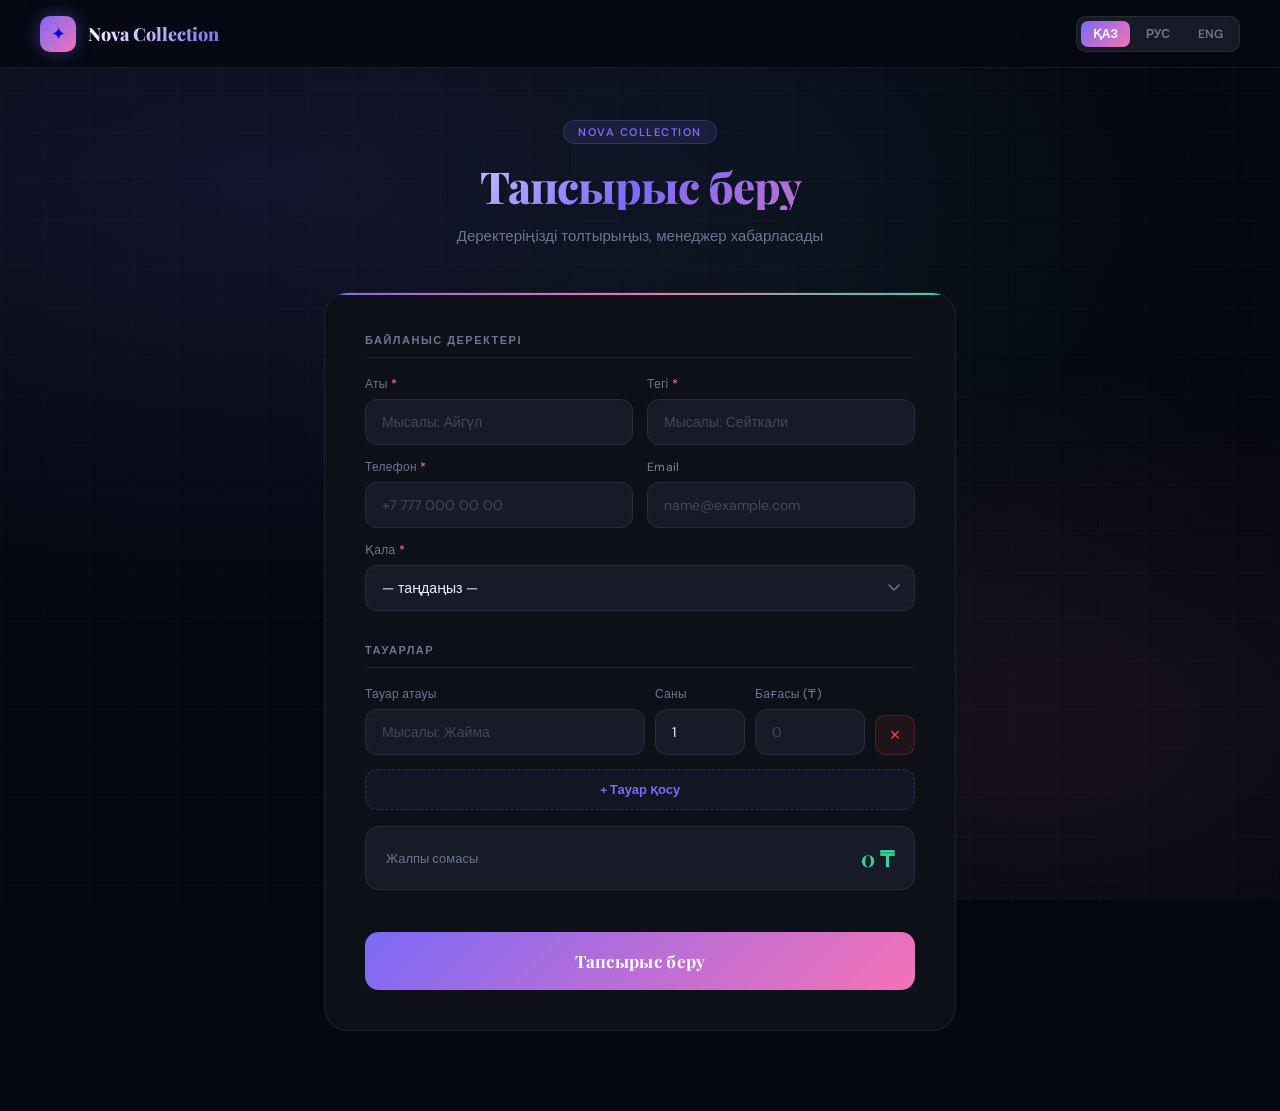
==== order.html @ 410ca551 "Add files via upload" ====
<!DOCTYPE html>
<html lang="kk">
<head>
  <meta charset="UTF-8" />
  <meta name="viewport" content="width=device-width, initial-scale=1.0" />
  <title>Nova Collection — Тапсырыс беру</title>
  <link href="https://fonts.googleapis.com/css2?family=Playfair+Display:ital,wght@0,700;0,800;1,700&family=DM+Sans:wght@300;400;500;600&display=swap" rel="stylesheet"/>
  <style>
    :root {
      --bg: #050810;
      --surface: #0d1117;
      --surface2: #161b27;
      --border: rgba(255,255,255,0.07);
      --accent1: #7c6af7;
      --accent2: #f472b6;
      --accent3: #34d399;
      --text: #f0f4ff;
      --muted: #6b7594;
      --error: #ef4444;
      --success: #34d399;
    }

    * { margin: 0; padding: 0; box-sizing: border-box; }

    body {
      font-family: 'DM Sans', sans-serif;
      background: var(--bg);
      color: var(--text);
      min-height: 100vh;
      overflow-x: hidden;
    }

    body::before {
      content: '';
      position: fixed;
      inset: 0;
      background:
        radial-gradient(ellipse 70% 50% at 20% 20%, rgba(124,106,247,0.12), transparent),
        radial-gradient(ellipse 50% 40% at 80% 80%, rgba(244,114,182,0.08), transparent),
        radial-gradient(ellipse 40% 60% at 60% 30%, rgba(52,211,153,0.04), transparent);
      pointer-events: none;
      z-index: 0;
    }

    body::after {
      content: '';
      position: fixed;
      inset: 0;
      background-image:
        linear-gradient(rgba(255,255,255,0.015) 1px, transparent 1px),
        linear-gradient(90deg, rgba(255,255,255,0.015) 1px, transparent 1px);
      background-size: 44px 44px;
      pointer-events: none;
      z-index: 0;
    }

    header {
      position: sticky;
      top: 0;
      z-index: 20;
      padding: 0 40px;
      height: 68px;
      display: flex;
      align-items: center;
      justify-content: space-between;
      border-bottom: 1px solid var(--border);
      backdrop-filter: blur(24px);
      background: rgba(5,8,16,0.82);
    }

    .logo {
      display: flex;
      align-items: center;
      gap: 12px;
      text-decoration: none;
    }
    .logo-mark {
      width: 36px; height: 36px;
      border-radius: 10px;
      background: linear-gradient(135deg, var(--accent1), var(--accent2));
      display: flex; align-items: center; justify-content: center;
      box-shadow: 0 0 18px rgba(124,106,247,0.4);
      font-size: 18px;
    }
    .logo-name {
      font-family: 'Playfair Display', serif;
      font-size: 18px;
      font-weight: 800;
      background: linear-gradient(135deg, #fff, var(--accent1));
      -webkit-background-clip: text;
      -webkit-text-fill-color: transparent;
    }

    .lang-switcher {
      display: flex;
      gap: 4px;
      background: var(--surface2);
      border: 1px solid var(--border);
      border-radius: 10px;
      padding: 4px;
    }
    .lang-btn {
      padding: 5px 12px;
      border: none;
      background: transparent;
      color: var(--muted);
      font-size: 12px;
      font-weight: 600;
      border-radius: 7px;
      cursor: pointer;
      font-family: 'DM Sans', sans-serif;
      transition: all 0.2s;
    }
    .lang-btn.active {
      background: linear-gradient(135deg, var(--accent1), var(--accent2));
      color: #fff;
    }

    main {
      position: relative;
      z-index: 1;
      max-width: 680px;
      margin: 0 auto;
      padding: 52px 24px 80px;
    }

    .page-intro {
      text-align: center;
      margin-bottom: 44px;
    }
    .page-intro .label {
      display: inline-block;
      padding: 4px 14px;
      border-radius: 20px;
      background: rgba(124,106,247,0.12);
      border: 1px solid rgba(124,106,247,0.25);
      font-size: 11px;
      color: var(--accent1);
      letter-spacing: 1.5px;
      text-transform: uppercase;
      font-weight: 600;
      margin-bottom: 18px;
    }
    .page-intro h1 {
      font-family: 'Playfair Display', serif;
      font-size: clamp(30px, 5vw, 44px);
      font-weight: 800;
      line-height: 1.1;
      letter-spacing: -1px;
      margin-bottom: 14px;
      background: linear-gradient(135deg, #fff 0%, var(--accent1) 50%, var(--accent2) 100%);
      -webkit-background-clip: text;
      -webkit-text-fill-color: transparent;
    }
    .page-intro p {
      color: var(--muted);
      font-size: 15px;
      line-height: 1.6;
    }

    .form-card {
      background: var(--surface);
      border: 1px solid var(--border);
      border-radius: 24px;
      padding: 40px;
      position: relative;
      overflow: hidden;
    }
    .form-card::before {
      content: '';
      position: absolute;
      top: 0; left: 0; right: 0;
      height: 2px;
      background: linear-gradient(90deg, var(--accent1), var(--accent2), var(--accent3));
    }

    .form-section {
      margin-bottom: 32px;
    }
    .section-title {
      font-size: 11px;
      text-transform: uppercase;
      letter-spacing: 1.5px;
      color: var(--muted);
      font-weight: 600;
      margin-bottom: 18px;
      padding-bottom: 10px;
      border-bottom: 1px solid var(--border);
    }

    .field-row {
      display: grid;
      grid-template-columns: 1fr 1fr;
      gap: 14px;
    }
    .field-row.single { grid-template-columns: 1fr; }

    .field {
      display: flex;
      flex-direction: column;
      gap: 7px;
    }
    .field label {
      font-size: 12px;
      font-weight: 500;
      color: var(--muted);
      letter-spacing: 0.3px;
    }
    .field label .req {
      color: var(--accent2);
      margin-left: 3px;
    }
    .field input,
    .field select {
      background: var(--surface2);
      border: 1px solid var(--border);
      border-radius: 12px;
      padding: 13px 16px;
      color: var(--text);
      font-family: 'DM Sans', sans-serif;
      font-size: 14px;
      outline: none;
      transition: border-color 0.2s, box-shadow 0.2s;
      width: 100%;
      -webkit-appearance: none;
    }
    .field select {
      cursor: pointer;
      background-image: url("data:image/svg+xml,%3Csvg xmlns='http://www.w3.org/2000/svg' width='12' height='8' viewBox='0 0 12 8'%3E%3Cpath d='M1 1l5 5 5-5' stroke='%236b7594' stroke-width='1.5' fill='none' stroke-linecap='round'/%3E%3C/svg%3E");
      background-repeat: no-repeat;
      background-position: right 14px center;
      padding-right: 36px;
    }
    .field input::placeholder { color: rgba(107,117,148,0.5); }
    .field input:focus,
    .field select:focus {
      border-color: var(--accent1);
      box-shadow: 0 0 0 3px rgba(124,106,247,0.12);
    }
    .field input.error,
    .field select.error {
      border-color: var(--error);
      box-shadow: 0 0 0 3px rgba(239,68,68,0.1);
    }
    .field .err-msg {
      font-size: 11px;
      color: var(--error);
      display: none;
    }
    .field.has-error .err-msg { display: block; }

    .item-row {
      display: grid;
      grid-template-columns: 1fr 90px 110px auto;
      gap: 10px;
      align-items: end;
      margin-bottom: 10px;
    }
    .remove-btn {
      width: 40px; height: 40px;
      border: 1px solid rgba(239,68,68,0.25);
      background: rgba(239,68,68,0.08);
      color: #ef4444;
      border-radius: 10px;
      cursor: pointer;
      font-size: 18px;
      display: flex; align-items: center; justify-content: center;
      transition: all 0.2s;
      flex-shrink: 0;
    }
    .remove-btn:hover {
      background: rgba(239,68,68,0.2);
      border-color: rgba(239,68,68,0.5);
    }

    .add-item-btn {
      width: 100%;
      padding: 11px;
      border: 1px dashed rgba(124,106,247,0.3);
      background: rgba(124,106,247,0.05);
      color: var(--accent1);
      border-radius: 12px;
      font-family: 'DM Sans', sans-serif;
      font-size: 13px;
      font-weight: 600;
      cursor: pointer;
      transition: all 0.2s;
      margin-top: 4px;
    }
    .add-item-btn:hover {
      background: rgba(124,106,247,0.1);
      border-color: rgba(124,106,247,0.5);
    }

    .total-bar {
      display: flex;
      justify-content: space-between;
      align-items: center;
      padding: 16px 20px;
      background: var(--surface2);
      border-radius: 14px;
      margin-top: 16px;
      border: 1px solid var(--border);
    }
    .total-label {
      font-size: 13px;
      color: var(--muted);
      font-weight: 500;
    }
    .total-value {
      font-family: 'Playfair Display', serif;
      font-size: 22px;
      font-weight: 700;
      color: var(--accent3);
    }

    .submit-btn {
      width: 100%;
      padding: 18px;
      background: linear-gradient(135deg, var(--accent1), var(--accent2));
      border: none;
      border-radius: 14px;
      color: #fff;
      font-family: 'Playfair Display', serif;
      font-size: 17px;
      font-weight: 700;
      cursor: pointer;
      transition: all 0.25s;
      position: relative;
      overflow: hidden;
      margin-top: 10px;
      letter-spacing: 0.3px;
    }
    .submit-btn::before {
      content: '';
      position: absolute;
      inset: 0;
      background: linear-gradient(135deg, rgba(255,255,255,0.1), transparent);
      opacity: 0;
      transition: opacity 0.2s;
    }
    .submit-btn:hover { transform: translateY(-2px); box-shadow: 0 12px 28px rgba(124,106,247,0.4); }
    .submit-btn:hover::before { opacity: 1; }
    .submit-btn:active { transform: translateY(0); }
    .submit-btn:disabled {
      opacity: 0.6;
      cursor: not-allowed;
      transform: none;
      box-shadow: none;
    }

    .spinner {
      display: inline-block;
      width: 16px; height: 16px;
      border: 2px solid rgba(255,255,255,0.3);
      border-top-color: #fff;
      border-radius: 50%;
      animation: spin 0.7s linear infinite;
      vertical-align: middle;
      margin-right: 8px;
    }
    @keyframes spin { to { transform: rotate(360deg); } }

    .success-overlay {
      display: none;
      position: fixed;
      inset: 0;
      background: rgba(5,8,16,0.92);
      z-index: 100;
      align-items: center;
      justify-content: center;
      backdrop-filter: blur(12px);
    }
    .success-overlay.show { display: flex; }
    .success-box {
      text-align: center;
      padding: 48px 40px;
      background: var(--surface);
      border: 1px solid rgba(52,211,153,0.3);
      border-radius: 28px;
      max-width: 380px;
      animation: scaleIn 0.4s cubic-bezier(0.34,1.56,0.64,1);
      position: relative;
    }
    .success-box::before {
      content: '';
      position: absolute;
      top: 0; left: 0; right: 0;
      height: 2px;
      background: linear-gradient(90deg, var(--accent3), #06b6d4);
      border-radius: 28px 28px 0 0;
    }
    @keyframes scaleIn {
      from { transform: scale(0.8); opacity: 0; }
      to { transform: scale(1); opacity: 1; }
    }
    .success-icon {
      width: 64px; height: 64px;
      background: rgba(52,211,153,0.12);
      border: 1px solid rgba(52,211,153,0.3);
      border-radius: 50%;
      display: flex; align-items: center; justify-content: center;
      font-size: 28px;
      margin: 0 auto 20px;
      animation: pulse 1.5s ease-in-out infinite;
    }
    @keyframes pulse {
      0%, 100% { box-shadow: 0 0 0 0 rgba(52,211,153,0.3); }
      50% { box-shadow: 0 0 0 12px rgba(52,211,153,0); }
    }
    .success-title {
      font-family: 'Playfair Display', serif;
      font-size: 26px;
      font-weight: 800;
      margin-bottom: 10px;
      color: var(--text);
    }
    .success-sub {
      color: var(--muted);
      font-size: 14px;
      line-height: 1.6;
      margin-bottom: 28px;
    }
    .success-amount {
      font-family: 'Playfair Display', serif;
      font-size: 32px;
      font-weight: 700;
      color: var(--accent3);
      margin-bottom: 24px;
    }
    .back-btn {
      display: inline-block;
      padding: 13px 28px;
      background: var(--surface2);
      border: 1px solid var(--border);
      border-radius: 12px;
      color: var(--text);
      text-decoration: none;
      font-size: 14px;
      font-weight: 600;
      cursor: pointer;
      transition: all 0.2s;
    }
    .back-btn:hover { border-color: var(--accent1); color: var(--accent1); }

    @media (max-width: 600px) {
      header { padding: 0 20px; }
      main { padding: 32px 16px 60px; }
      .form-card { padding: 24px 20px; }
      .field-row { grid-template-columns: 1fr; }
      .item-row { grid-template-columns: 1fr 72px 90px auto; gap: 7px; }
    }
  </style>
</head>
<body>

<header>
  <a href="./index.html" class="logo">
    <div class="logo-mark">✦</div>
    <span class="logo-name">Nova Collection</span>
  </a>
  <div class="lang-switcher">
    <button class="lang-btn active" onclick="setLang('kk')">ҚАЗ</button>
    <button class="lang-btn" onclick="setLang('ru')">РУС</button>
    <button class="lang-btn" onclick="setLang('en')">ENG</button>
  </div>
</header>

<main>
  <div class="page-intro">
    <div class="label" id="lbl-badge">Nova Collection</div>
    <h1 id="lbl-title">Тапсырыс беру</h1>
    <p id="lbl-sub">Деректеріңізді толтырыңыз, менеджер хабарласады</p>
  </div>

  <div class="form-card">
    <div class="form-section">
      <div class="section-title" id="lbl-section-contact">Байланыс деректері</div>
      <div class="field-row">
        <div class="field" id="f-fname">
          <label><span id="lbl-fname">Аты</span><span class="req">*</span></label>
          <input type="text" id="inp-fname" placeholder="Мысалы: Айгүл" autocomplete="given-name"/>
          <span class="err-msg" id="err-fname"></span>
        </div>
        <div class="field" id="f-lname">
          <label><span id="lbl-lname">Тегі</span><span class="req">*</span></label>
          <input type="text" id="inp-lname" placeholder="Мысалы: Сейткали" autocomplete="family-name"/>
          <span class="err-msg" id="err-lname"></span>
        </div>
      </div>
      <div class="field-row" style="margin-top:14px">
        <div class="field" id="f-phone">
          <label><span id="lbl-phone">Телефон</span><span class="req">*</span></label>
          <input type="tel" id="inp-phone" placeholder="+7 777 000 00 00" autocomplete="tel"/>
          <span class="err-msg" id="err-phone"></span>
        </div>
        <div class="field">
          <label id="lbl-email">Email</label>
          <input type="email" id="inp-email" placeholder="name@example.com" autocomplete="email"/>
        </div>
      </div>
      <div class="field-row single" style="margin-top:14px">
        <div class="field" id="f-city">
          <label><span id="lbl-city">Қала</span><span class="req">*</span></label>
          <select id="inp-city">
            <option value="">— таңдаңыз —</option>
            <option>Алматы</option>
            <option>Астана</option>
            <option>Шымкент</option>
            <option>Қарағанды</option>
            <option>Атырау</option>
            <option>Ақтөбе</option>
            <option>Тараз</option>
            <option>Павлодар</option>
            <option>Өскемен</option>
            <option>Семей</option>
            <option>Орал</option>
          </select>
          <span class="err-msg" id="err-city"></span>
        </div>
      </div>
    </div>

    <div class="form-section">
      <div class="section-title" id="lbl-section-items">Тауарлар</div>
      <div id="items-container"></div>
      <button class="add-item-btn" onclick="addItem()" id="btn-add-item">+ Тауар қосу</button>

      <div class="total-bar">
        <span class="total-label" id="lbl-total">Жалпы сомасы</span>
        <span class="total-value" id="total-display">0 ₸</span>
      </div>
    </div>

    <button class="submit-btn" onclick="submitOrder()" id="submit-btn">
      <span id="submit-text">Тапсырыс беру</span>
    </button>
  </div>
</main>

<div class="success-overlay" id="success-overlay">
  <div class="success-box">
    <div class="success-icon">✓</div>
    <div class="success-title" id="suc-title">Тапсырыс қабылданды!</div>
    <div class="success-amount" id="suc-amount"></div>
    <div class="success-sub" id="suc-sub">Менеджер жақын арада хабарласады</div>
    <a href="./order.html" class="back-btn" id="suc-btn">Жаңа тапсырыс</a>
  </div>
</div>

<script>
const SUPABASE_URL = "https://hxwsdrhimzychzhavajb.supabase.co";
const SUPABASE_KEY = "eyJhbGciOiJIUzI1NiIsInR5cCI6IkpXVCJ9.eyJpc3MiOiJzdXBhYmFzZSIsInJlZiI6Imh4d3NkcmhpbXp5Y2h6aGF2YWpiIiwicm9sZSI6ImFub24iLCJpYXQiOjE3NzYwNTU0NDMsImV4cCI6MjA5MTYzMTQ0M30.tdwzAWqb5AeQuaOkh2KmnlWtAaEgUZSErZv9o_oyFyw";

const T = {
  kk: {
    badge: "Nova Collection",
    title: "Тапсырыс беру",
    sub: "Деректеріңізді толтырыңыз, менеджер хабарласады",
    secContact: "Байланыс деректері",
    secItems: "Тауарлар",
    fname: "Аты", lname: "Тегі", phone: "Телефон", city: "Қала",
    itemName: "Тауар атауы", qty: "Саны", price: "Бағасы (₸)",
    addItem: "+ Тауар қосу",
    total: "Жалпы сомасы",
    submit: "Тапсырыс беру",
    loading: "Жіберілуде...",
    sucTitle: "Тапсырыс қабылданды!",
    sucSub: "Менеджер жақын арада хабарласады",
    sucBtn: "Жаңа тапсырыс",
    cityPlaceholder: "— таңдаңыз —",
    itemPlaceholder: "Мысалы: Жайма",
    errRequired: "Міндетті өріс",
    errPhone: "Телефон нөмірін дұрыс енгізіңіз",
    errItems: "Кемінде 1 тауар қосыңыз",
    errItemName: "Тауар атауын енгізіңіз",
    errPrice: "Бағасын енгізіңіз",
  },
  ru: {
    badge: "Nova Collection",
    title: "Оформить заказ",
    sub: "Заполните данные, менеджер свяжется с вами",
    secContact: "Контактные данные",
    secItems: "Товары",
    fname: "Имя", lname: "Фамилия", phone: "Телефон", city: "Город",
    itemName: "Название товара", qty: "Кол-во", price: "Цена (₸)",
    addItem: "+ Добавить товар",
    total: "Итого",
    submit: "Оформить заказ",
    loading: "Отправляем...",
    sucTitle: "Заказ принят!",
    sucSub: "Менеджер свяжется с вами в ближайшее время",
    sucBtn: "Новый заказ",
    cityPlaceholder: "— выберите —",
    itemPlaceholder: "Например: Жайма",
    errRequired: "Обязательное поле",
    errPhone: "Введите корректный номер",
    errItems: "Добавьте хотя бы 1 товар",
    errItemName: "Введите название товара",
    errPrice: "Введите цену",
  },
  en: {
    badge: "Nova Collection",
    title: "Place an Order",
    sub: "Fill in your details, a manager will contact you",
    secContact: "Contact Details",
    secItems: "Items",
    fname: "First Name", lname: "Last Name", phone: "Phone", city: "City",
    itemName: "Product Name", qty: "Qty", price: "Price (₸)",
    addItem: "+ Add Item",
    total: "Total",
    submit: "Place Order",
    loading: "Sending...",
    sucTitle: "Order Received!",
    sucSub: "A manager will contact you shortly",
    sucBtn: "New Order",
    cityPlaceholder: "— select —",
    itemPlaceholder: "E.g. Jayma",
    errRequired: "Required field",
    errPhone: "Enter a valid phone number",
    errItems: "Add at least 1 item",
    errItemName: "Enter product name",
    errPrice: "Enter price",
  }
};

let lang = "kk";
let itemCount = 0;

function setLang(l) {
  lang = l;
  document.querySelectorAll(".lang-btn").forEach(b => b.classList.remove("active"));
  document.querySelector(`.lang-btn[onclick="setLang('${l}')"]`).classList.add("active");
  applyTranslations();
}

function applyTranslations() {
  const t = T[lang];
  document.getElementById("lbl-badge").textContent = t.badge;
  document.getElementById("lbl-title").textContent = t.title;
  document.getElementById("lbl-sub").textContent = t.sub;
  document.getElementById("lbl-section-contact").textContent = t.secContact;
  document.getElementById("lbl-section-items").textContent = t.secItems;
  document.getElementById("lbl-fname").textContent = t.fname;
  document.getElementById("lbl-lname").textContent = t.lname;
  document.getElementById("lbl-phone").textContent = t.phone;
  document.getElementById("lbl-email").textContent = "Email";
  document.getElementById("lbl-city").textContent = t.city;
  document.getElementById("btn-add-item").textContent = t.addItem;
  document.getElementById("lbl-total").textContent = t.total;
  document.getElementById("submit-text").textContent = t.submit;
  document.getElementById("inp-city").options[0].text = t.cityPlaceholder;
  document.getElementById("suc-title").textContent = t.sucTitle;
  document.getElementById("suc-sub").textContent = t.sucSub;
  document.getElementById("suc-btn").textContent = t.sucBtn;
  // update item placeholders
  document.querySelectorAll(".item-name-input").forEach(inp => inp.placeholder = t.itemPlaceholder);
  document.querySelectorAll(".item-label-name").forEach(el => el.textContent = t.itemName);
  document.querySelectorAll(".item-label-qty").forEach(el => el.textContent = t.qty);
  document.querySelectorAll(".item-label-price").forEach(el => el.textContent = t.price);
}

function addItem() {
  const t = T[lang];
  const id = ++itemCount;
  const container = document.getElementById("items-container");
  const div = document.createElement("div");
  div.className = "item-row";
  div.id = `item-${id}`;
  div.innerHTML = `
    <div class="field">
      <label class="item-label-name">${t.itemName}</label>
      <input class="item-name-input" type="text" placeholder="${t.itemPlaceholder}" oninput="calcTotal()"/>
    </div>
    <div class="field">
      <label class="item-label-qty">${t.qty}</label>
      <input type="number" min="1" value="1" oninput="calcTotal()"/>
    </div>
    <div class="field">
      <label class="item-label-price">${t.price}</label>
      <input type="number" min="0" placeholder="0" oninput="calcTotal()"/>
    </div>
    <button class="remove-btn" onclick="removeItem(${id})" title="Жою">×</button>
  `;
  container.appendChild(div);
  calcTotal();
}

function removeItem(id) {
  const el = document.getElementById(`item-${id}`);
  if (el) { el.remove(); calcTotal(); }
}

function calcTotal() {
  let total = 0;
  document.querySelectorAll(".item-row").forEach(row => {
    const inputs = row.querySelectorAll("input[type=number]");
    const qty = parseFloat(inputs[0]?.value) || 0;
    const price = parseFloat(inputs[1]?.value) || 0;
    total += qty * price;
  });
  document.getElementById("total-display").textContent =
    new Intl.NumberFormat("ru-RU").format(Math.round(total)) + " ₸";
  return total;
}

function getUTM() {
  const p = new URLSearchParams(location.search);
  return p.get("utm_source") || "direct";
}

function validate() {
  const t = T[lang];
  let ok = true;

  function check(fieldId, inputId, condition, msg) {
    const f = document.getElementById(fieldId);
    const inp = document.getElementById(inputId);
    if (!condition) {
      f.classList.add("has-error");
      inp.classList.add("error");
      document.getElementById("err-" + inputId.replace("inp-","")).textContent = msg;
      ok = false;
    } else {
      f.classList.remove("has-error");
      inp.classList.remove("error");
    }
  }

  const fname = document.getElementById("inp-fname").value.trim();
  const lname = document.getElementById("inp-lname").value.trim();
  const phone = document.getElementById("inp-phone").value.trim();
  const city = document.getElementById("inp-city").value;

  check("f-fname","inp-fname", fname.length >= 2, t.errRequired);
  check("f-lname","inp-lname", lname.length >= 2, t.errRequired);
  check("f-phone","inp-phone", phone.length >= 7, t.errPhone);
  check("f-city","inp-city", city !== "", t.errRequired);

  const items = document.querySelectorAll(".item-row");
  if (!items.length) { alert(t.errItems); ok = false; }

  return ok;
}

async function submitOrder() {
  if (!validate()) return;

  const t = T[lang];
  const btn = document.getElementById("submit-btn");
  const txt = document.getElementById("submit-text");

  btn.disabled = true;
  txt.innerHTML = `<span class="spinner"></span>${t.loading}`;

  const items = [];
  let total = 0;
  document.querySelectorAll(".item-row").forEach(row => {
    const name = row.querySelector(".item-name-input").value.trim();
    const inputs = row.querySelectorAll("input[type=number]");
    const qty = parseFloat(inputs[0]?.value) || 1;
    const price = parseFloat(inputs[1]?.value) || 0;
    items.push({ name, qty, price });
    total += qty * price;
  });

  const row = {
    crm_id: "form-" + Date.now(),
    first_name: document.getElementById("inp-fname").value.trim(),
    last_name: document.getElementById("inp-lname").value.trim(),
    phone: document.getElementById("inp-phone").value.trim(),
    email: document.getElementById("inp-email").value.trim(),
    status: "new",
    total_price: Math.round(total),
    city: document.getElementById("inp-city").value,
    utm_source: getUTM(),
    items_count: items.length,
    created_at: new Date().toISOString()
  };

  try {
    const res = await fetch(`${SUPABASE_URL}/rest/v1/orders`, {
      method: "POST",
      headers: {
        apikey: SUPABASE_KEY,
        Authorization: `Bearer ${SUPABASE_KEY}`,
        "Content-Type": "application/json",
        Prefer: "return=minimal"
      },
      body: JSON.stringify(row)
    });

    if (!res.ok) throw new Error(await res.text());

    document.getElementById("suc-amount").textContent =
      new Intl.NumberFormat("ru-RU").format(Math.round(total)) + " ₸";
    document.getElementById("success-overlay").classList.add("show");

  } catch (err) {
    alert("Қате: " + err.message);
    btn.disabled = false;
    txt.textContent = t.submit;
  }
}

// Init
addItem();
applyTranslations();
</script>
</body>
</html>
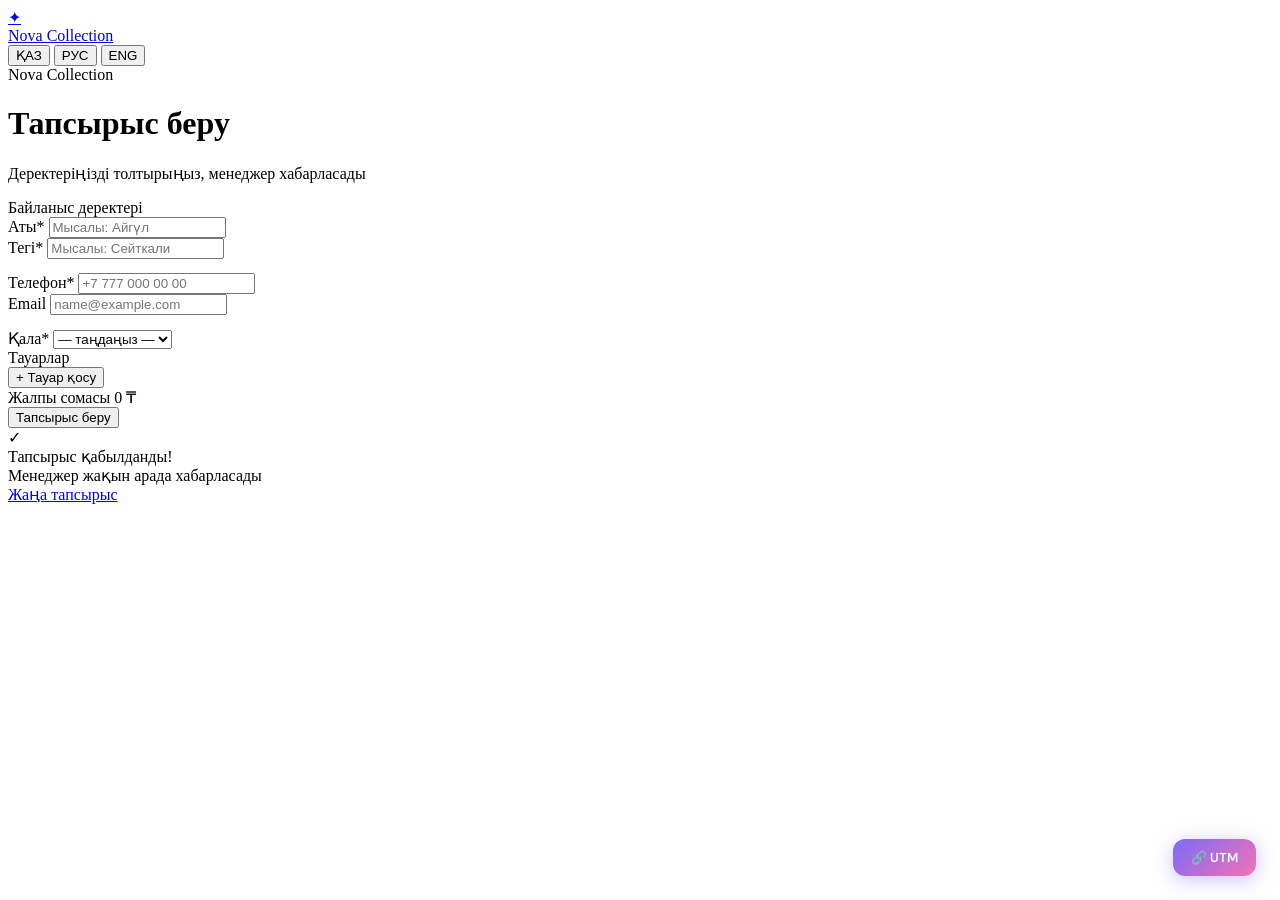
==== commit ddc9b63c: "Update order.html" ====
--- a/order.html
+++ b/order.html
@@ -5,452 +5,7 @@
   <meta name="viewport" content="width=device-width, initial-scale=1.0" />
   <title>Nova Collection — Тапсырыс беру</title>
   <link href="https://fonts.googleapis.com/css2?family=Playfair+Display:ital,wght@0,700;0,800;1,700&family=DM+Sans:wght@300;400;500;600&display=swap" rel="stylesheet"/>
-  <style>
-    :root {
-      --bg: #050810;
-      --surface: #0d1117;
-      --surface2: #161b27;
-      --border: rgba(255,255,255,0.07);
-      --accent1: #7c6af7;
-      --accent2: #f472b6;
-      --accent3: #34d399;
-      --text: #f0f4ff;
-      --muted: #6b7594;
-      --error: #ef4444;
-      --success: #34d399;
-    }
-
-    * { margin: 0; padding: 0; box-sizing: border-box; }
-
-    body {
-      font-family: 'DM Sans', sans-serif;
-      background: var(--bg);
-      color: var(--text);
-      min-height: 100vh;
-      overflow-x: hidden;
-    }
-
-    body::before {
-      content: '';
-      position: fixed;
-      inset: 0;
-      background:
-        radial-gradient(ellipse 70% 50% at 20% 20%, rgba(124,106,247,0.12), transparent),
-        radial-gradient(ellipse 50% 40% at 80% 80%, rgba(244,114,182,0.08), transparent),
-        radial-gradient(ellipse 40% 60% at 60% 30%, rgba(52,211,153,0.04), transparent);
-      pointer-events: none;
-      z-index: 0;
-    }
-
-    body::after {
-      content: '';
-      position: fixed;
-      inset: 0;
-      background-image:
-        linear-gradient(rgba(255,255,255,0.015) 1px, transparent 1px),
-        linear-gradient(90deg, rgba(255,255,255,0.015) 1px, transparent 1px);
-      background-size: 44px 44px;
-      pointer-events: none;
-      z-index: 0;
-    }
-
-    header {
-      position: sticky;
-      top: 0;
-      z-index: 20;
-      padding: 0 40px;
-      height: 68px;
-      display: flex;
-      align-items: center;
-      justify-content: space-between;
-      border-bottom: 1px solid var(--border);
-      backdrop-filter: blur(24px);
-      background: rgba(5,8,16,0.82);
-    }
-
-    .logo {
-      display: flex;
-      align-items: center;
-      gap: 12px;
-      text-decoration: none;
-    }
-    .logo-mark {
-      width: 36px; height: 36px;
-      border-radius: 10px;
-      background: linear-gradient(135deg, var(--accent1), var(--accent2));
-      display: flex; align-items: center; justify-content: center;
-      box-shadow: 0 0 18px rgba(124,106,247,0.4);
-      font-size: 18px;
-    }
-    .logo-name {
-      font-family: 'Playfair Display', serif;
-      font-size: 18px;
-      font-weight: 800;
-      background: linear-gradient(135deg, #fff, var(--accent1));
-      -webkit-background-clip: text;
-      -webkit-text-fill-color: transparent;
-    }
-
-    .lang-switcher {
-      display: flex;
-      gap: 4px;
-      background: var(--surface2);
-      border: 1px solid var(--border);
-      border-radius: 10px;
-      padding: 4px;
-    }
-    .lang-btn {
-      padding: 5px 12px;
-      border: none;
-      background: transparent;
-      color: var(--muted);
-      font-size: 12px;
-      font-weight: 600;
-      border-radius: 7px;
-      cursor: pointer;
-      font-family: 'DM Sans', sans-serif;
-      transition: all 0.2s;
-    }
-    .lang-btn.active {
-      background: linear-gradient(135deg, var(--accent1), var(--accent2));
-      color: #fff;
-    }
-
-    main {
-      position: relative;
-      z-index: 1;
-      max-width: 680px;
-      margin: 0 auto;
-      padding: 52px 24px 80px;
-    }
-
-    .page-intro {
-      text-align: center;
-      margin-bottom: 44px;
-    }
-    .page-intro .label {
-      display: inline-block;
-      padding: 4px 14px;
-      border-radius: 20px;
-      background: rgba(124,106,247,0.12);
-      border: 1px solid rgba(124,106,247,0.25);
-      font-size: 11px;
-      color: var(--accent1);
-      letter-spacing: 1.5px;
-      text-transform: uppercase;
-      font-weight: 600;
-      margin-bottom: 18px;
-    }
-    .page-intro h1 {
-      font-family: 'Playfair Display', serif;
-      font-size: clamp(30px, 5vw, 44px);
-      font-weight: 800;
-      line-height: 1.1;
-      letter-spacing: -1px;
-      margin-bottom: 14px;
-      background: linear-gradient(135deg, #fff 0%, var(--accent1) 50%, var(--accent2) 100%);
-      -webkit-background-clip: text;
-      -webkit-text-fill-color: transparent;
-    }
-    .page-intro p {
-      color: var(--muted);
-      font-size: 15px;
-      line-height: 1.6;
-    }
-
-    .form-card {
-      background: var(--surface);
-      border: 1px solid var(--border);
-      border-radius: 24px;
-      padding: 40px;
-      position: relative;
-      overflow: hidden;
-    }
-    .form-card::before {
-      content: '';
-      position: absolute;
-      top: 0; left: 0; right: 0;
-      height: 2px;
-      background: linear-gradient(90deg, var(--accent1), var(--accent2), var(--accent3));
-    }
-
-    .form-section {
-      margin-bottom: 32px;
-    }
-    .section-title {
-      font-size: 11px;
-      text-transform: uppercase;
-      letter-spacing: 1.5px;
-      color: var(--muted);
-      font-weight: 600;
-      margin-bottom: 18px;
-      padding-bottom: 10px;
-      border-bottom: 1px solid var(--border);
-    }
-
-    .field-row {
-      display: grid;
-      grid-template-columns: 1fr 1fr;
-      gap: 14px;
-    }
-    .field-row.single { grid-template-columns: 1fr; }
-
-    .field {
-      display: flex;
-      flex-direction: column;
-      gap: 7px;
-    }
-    .field label {
-      font-size: 12px;
-      font-weight: 500;
-      color: var(--muted);
-      letter-spacing: 0.3px;
-    }
-    .field label .req {
-      color: var(--accent2);
-      margin-left: 3px;
-    }
-    .field input,
-    .field select {
-      background: var(--surface2);
-      border: 1px solid var(--border);
-      border-radius: 12px;
-      padding: 13px 16px;
-      color: var(--text);
-      font-family: 'DM Sans', sans-serif;
-      font-size: 14px;
-      outline: none;
-      transition: border-color 0.2s, box-shadow 0.2s;
-      width: 100%;
-      -webkit-appearance: none;
-    }
-    .field select {
-      cursor: pointer;
-      background-image: url("data:image/svg+xml,%3Csvg xmlns='http://www.w3.org/2000/svg' width='12' height='8' viewBox='0 0 12 8'%3E%3Cpath d='M1 1l5 5 5-5' stroke='%236b7594' stroke-width='1.5' fill='none' stroke-linecap='round'/%3E%3C/svg%3E");
-      background-repeat: no-repeat;
-      background-position: right 14px center;
-      padding-right: 36px;
-    }
-    .field input::placeholder { color: rgba(107,117,148,0.5); }
-    .field input:focus,
-    .field select:focus {
-      border-color: var(--accent1);
-      box-shadow: 0 0 0 3px rgba(124,106,247,0.12);
-    }
-    .field input.error,
-    .field select.error {
-      border-color: var(--error);
-      box-shadow: 0 0 0 3px rgba(239,68,68,0.1);
-    }
-    .field .err-msg {
-      font-size: 11px;
-      color: var(--error);
-      display: none;
-    }
-    .field.has-error .err-msg { display: block; }
-
-    .item-row {
-      display: grid;
-      grid-template-columns: 1fr 90px 110px auto;
-      gap: 10px;
-      align-items: end;
-      margin-bottom: 10px;
-    }
-    .remove-btn {
-      width: 40px; height: 40px;
-      border: 1px solid rgba(239,68,68,0.25);
-      background: rgba(239,68,68,0.08);
-      color: #ef4444;
-      border-radius: 10px;
-      cursor: pointer;
-      font-size: 18px;
-      display: flex; align-items: center; justify-content: center;
-      transition: all 0.2s;
-      flex-shrink: 0;
-    }
-    .remove-btn:hover {
-      background: rgba(239,68,68,0.2);
-      border-color: rgba(239,68,68,0.5);
-    }
-
-    .add-item-btn {
-      width: 100%;
-      padding: 11px;
-      border: 1px dashed rgba(124,106,247,0.3);
-      background: rgba(124,106,247,0.05);
-      color: var(--accent1);
-      border-radius: 12px;
-      font-family: 'DM Sans', sans-serif;
-      font-size: 13px;
-      font-weight: 600;
-      cursor: pointer;
-      transition: all 0.2s;
-      margin-top: 4px;
-    }
-    .add-item-btn:hover {
-      background: rgba(124,106,247,0.1);
-      border-color: rgba(124,106,247,0.5);
-    }
-
-    .total-bar {
-      display: flex;
-      justify-content: space-between;
-      align-items: center;
-      padding: 16px 20px;
-      background: var(--surface2);
-      border-radius: 14px;
-      margin-top: 16px;
-      border: 1px solid var(--border);
-    }
-    .total-label {
-      font-size: 13px;
-      color: var(--muted);
-      font-weight: 500;
-    }
-    .total-value {
-      font-family: 'Playfair Display', serif;
-      font-size: 22px;
-      font-weight: 700;
-      color: var(--accent3);
-    }
-
-    .submit-btn {
-      width: 100%;
-      padding: 18px;
-      background: linear-gradient(135deg, var(--accent1), var(--accent2));
-      border: none;
-      border-radius: 14px;
-      color: #fff;
-      font-family: 'Playfair Display', serif;
-      font-size: 17px;
-      font-weight: 700;
-      cursor: pointer;
-      transition: all 0.25s;
-      position: relative;
-      overflow: hidden;
-      margin-top: 10px;
-      letter-spacing: 0.3px;
-    }
-    .submit-btn::before {
-      content: '';
-      position: absolute;
-      inset: 0;
-      background: linear-gradient(135deg, rgba(255,255,255,0.1), transparent);
-      opacity: 0;
-      transition: opacity 0.2s;
-    }
-    .submit-btn:hover { transform: translateY(-2px); box-shadow: 0 12px 28px rgba(124,106,247,0.4); }
-    .submit-btn:hover::before { opacity: 1; }
-    .submit-btn:active { transform: translateY(0); }
-    .submit-btn:disabled {
-      opacity: 0.6;
-      cursor: not-allowed;
-      transform: none;
-      box-shadow: none;
-    }
-
-    .spinner {
-      display: inline-block;
-      width: 16px; height: 16px;
-      border: 2px solid rgba(255,255,255,0.3);
-      border-top-color: #fff;
-      border-radius: 50%;
-      animation: spin 0.7s linear infinite;
-      vertical-align: middle;
-      margin-right: 8px;
-    }
-    @keyframes spin { to { transform: rotate(360deg); } }
-
-    .success-overlay {
-      display: none;
-      position: fixed;
-      inset: 0;
-      background: rgba(5,8,16,0.92);
-      z-index: 100;
-      align-items: center;
-      justify-content: center;
-      backdrop-filter: blur(12px);
-    }
-    .success-overlay.show { display: flex; }
-    .success-box {
-      text-align: center;
-      padding: 48px 40px;
-      background: var(--surface);
-      border: 1px solid rgba(52,211,153,0.3);
-      border-radius: 28px;
-      max-width: 380px;
-      animation: scaleIn 0.4s cubic-bezier(0.34,1.56,0.64,1);
-      position: relative;
-    }
-    .success-box::before {
-      content: '';
-      position: absolute;
-      top: 0; left: 0; right: 0;
-      height: 2px;
-      background: linear-gradient(90deg, var(--accent3), #06b6d4);
-      border-radius: 28px 28px 0 0;
-    }
-    @keyframes scaleIn {
-      from { transform: scale(0.8); opacity: 0; }
-      to { transform: scale(1); opacity: 1; }
-    }
-    .success-icon {
-      width: 64px; height: 64px;
-      background: rgba(52,211,153,0.12);
-      border: 1px solid rgba(52,211,153,0.3);
-      border-radius: 50%;
-      display: flex; align-items: center; justify-content: center;
-      font-size: 28px;
-      margin: 0 auto 20px;
-      animation: pulse 1.5s ease-in-out infinite;
-    }
-    @keyframes pulse {
-      0%, 100% { box-shadow: 0 0 0 0 rgba(52,211,153,0.3); }
-      50% { box-shadow: 0 0 0 12px rgba(52,211,153,0); }
-    }
-    .success-title {
-      font-family: 'Playfair Display', serif;
-      font-size: 26px;
-      font-weight: 800;
-      margin-bottom: 10px;
-      color: var(--text);
-    }
-    .success-sub {
-      color: var(--muted);
-      font-size: 14px;
-      line-height: 1.6;
-      margin-bottom: 28px;
-    }
-    .success-amount {
-      font-family: 'Playfair Display', serif;
-      font-size: 32px;
-      font-weight: 700;
-      color: var(--accent3);
-      margin-bottom: 24px;
-    }
-    .back-btn {
-      display: inline-block;
-      padding: 13px 28px;
-      background: var(--surface2);
-      border: 1px solid var(--border);
-      border-radius: 12px;
-      color: var(--text);
-      text-decoration: none;
-      font-size: 14px;
-      font-weight: 600;
-      cursor: pointer;
-      transition: all 0.2s;
-    }
-    .back-btn:hover { border-color: var(--accent1); color: var(--accent1); }
-
-    @media (max-width: 600px) {
-      header { padding: 0 20px; }
-      main { padding: 32px 16px 60px; }
-      .form-card { padding: 24px 20px; }
-      .field-row { grid-template-columns: 1fr; }
-      .item-row { grid-template-columns: 1fr 72px 90px auto; gap: 7px; }
-    }
-  </style>
+  <link rel="stylesheet" href="order.css"/>
 </head>
 <body>
 
@@ -465,6 +20,16 @@
     <button class="lang-btn" onclick="setLang('en')">ENG</button>
   </div>
 </header>
+
+<button onclick="showUTMPanel()" style="
+  position:fixed; bottom:24px; right:24px; z-index:998;
+  padding:10px 18px;
+  background:linear-gradient(135deg,#7c6af7,#f472b6);
+  border:none; border-radius:12px; color:#fff;
+  font-family:'DM Sans',sans-serif;
+  font-size:13px; font-weight:600; cursor:pointer;
+  box-shadow:0 4px 20px rgba(124,106,247,0.4);
+">🔗 UTM</button>
 
 <main>
   <div class="page-intro">
@@ -491,7 +56,7 @@
       <div class="field-row" style="margin-top:14px">
         <div class="field" id="f-phone">
           <label><span id="lbl-phone">Телефон</span><span class="req">*</span></label>
-          <input type="tel" id="inp-phone" placeholder="+7 777 000 00 00" autocomplete="tel"/>
+          <input type="tel" id="inp-phone" placeholder="+7 777 000 00 00" autocomplete="tel" oninput="formatPhone(this)" onkeydown="phoneKeydown(event, this)" maxlength="18"/>
           <span class="err-msg" id="err-phone"></span>
         </div>
         <div class="field">
@@ -548,264 +113,29 @@
   </div>
 </div>
 
-<script>
-const SUPABASE_URL = "https://hxwsdrhimzychzhavajb.supabase.co";
-const SUPABASE_KEY = "eyJhbGciOiJIUzI1NiIsInR5cCI6IkpXVCJ9.eyJpc3MiOiJzdXBhYmFzZSIsInJlZiI6Imh4d3NkcmhpbXp5Y2h6aGF2YWpiIiwicm9sZSI6ImFub24iLCJpYXQiOjE3NzYwNTU0NDMsImV4cCI6MjA5MTYzMTQ0M30.tdwzAWqb5AeQuaOkh2KmnlWtAaEgUZSErZv9o_oyFyw";
-
-const T = {
-  kk: {
-    badge: "Nova Collection",
-    title: "Тапсырыс беру",
-    sub: "Деректеріңізді толтырыңыз, менеджер хабарласады",
-    secContact: "Байланыс деректері",
-    secItems: "Тауарлар",
-    fname: "Аты", lname: "Тегі", phone: "Телефон", city: "Қала",
-    itemName: "Тауар атауы", qty: "Саны", price: "Бағасы (₸)",
-    addItem: "+ Тауар қосу",
-    total: "Жалпы сомасы",
-    submit: "Тапсырыс беру",
-    loading: "Жіберілуде...",
-    sucTitle: "Тапсырыс қабылданды!",
-    sucSub: "Менеджер жақын арада хабарласады",
-    sucBtn: "Жаңа тапсырыс",
-    cityPlaceholder: "— таңдаңыз —",
-    itemPlaceholder: "Мысалы: Жайма",
-    errRequired: "Міндетті өріс",
-    errPhone: "Телефон нөмірін дұрыс енгізіңіз",
-    errItems: "Кемінде 1 тауар қосыңыз",
-    errItemName: "Тауар атауын енгізіңіз",
-    errPrice: "Бағасын енгізіңіз",
-  },
-  ru: {
-    badge: "Nova Collection",
-    title: "Оформить заказ",
-    sub: "Заполните данные, менеджер свяжется с вами",
-    secContact: "Контактные данные",
-    secItems: "Товары",
-    fname: "Имя", lname: "Фамилия", phone: "Телефон", city: "Город",
-    itemName: "Название товара", qty: "Кол-во", price: "Цена (₸)",
-    addItem: "+ Добавить товар",
-    total: "Итого",
-    submit: "Оформить заказ",
-    loading: "Отправляем...",
-    sucTitle: "Заказ принят!",
-    sucSub: "Менеджер свяжется с вами в ближайшее время",
-    sucBtn: "Новый заказ",
-    cityPlaceholder: "— выберите —",
-    itemPlaceholder: "Например: Жайма",
-    errRequired: "Обязательное поле",
-    errPhone: "Введите корректный номер",
-    errItems: "Добавьте хотя бы 1 товар",
-    errItemName: "Введите название товара",
-    errPrice: "Введите цену",
-  },
-  en: {
-    badge: "Nova Collection",
-    title: "Place an Order",
-    sub: "Fill in your details, a manager will contact you",
-    secContact: "Contact Details",
-    secItems: "Items",
-    fname: "First Name", lname: "Last Name", phone: "Phone", city: "City",
-    itemName: "Product Name", qty: "Qty", price: "Price (₸)",
-    addItem: "+ Add Item",
-    total: "Total",
-    submit: "Place Order",
-    loading: "Sending...",
-    sucTitle: "Order Received!",
-    sucSub: "A manager will contact you shortly",
-    sucBtn: "New Order",
-    cityPlaceholder: "— select —",
-    itemPlaceholder: "E.g. Jayma",
-    errRequired: "Required field",
-    errPhone: "Enter a valid phone number",
-    errItems: "Add at least 1 item",
-    errItemName: "Enter product name",
-    errPrice: "Enter price",
+<script src="order.js"></script>
+<style>
+/* UTM батырмасы — мобильде төменгі орталыққа */
+@media (max-width: 768px) {
+  #utm-panel {
+    bottom: 0 !important;
+    right: 0 !important;
+    left: 0 !important;
+    width: 100% !important;
+    border-radius: 20px 20px 0 0 !important;
+    max-height: 80vh;
+    overflow-y: auto;
+    padding: 20px 16px 32px !important;
   }
-};
-
-let lang = "kk";
-let itemCount = 0;
-
-function setLang(l) {
-  lang = l;
-  document.querySelectorAll(".lang-btn").forEach(b => b.classList.remove("active"));
-  document.querySelector(`.lang-btn[onclick="setLang('${l}')"]`).classList.add("active");
-  applyTranslations();
-}
-
-function applyTranslations() {
-  const t = T[lang];
-  document.getElementById("lbl-badge").textContent = t.badge;
-  document.getElementById("lbl-title").textContent = t.title;
-  document.getElementById("lbl-sub").textContent = t.sub;
-  document.getElementById("lbl-section-contact").textContent = t.secContact;
-  document.getElementById("lbl-section-items").textContent = t.secItems;
-  document.getElementById("lbl-fname").textContent = t.fname;
-  document.getElementById("lbl-lname").textContent = t.lname;
-  document.getElementById("lbl-phone").textContent = t.phone;
-  document.getElementById("lbl-email").textContent = "Email";
-  document.getElementById("lbl-city").textContent = t.city;
-  document.getElementById("btn-add-item").textContent = t.addItem;
-  document.getElementById("lbl-total").textContent = t.total;
-  document.getElementById("submit-text").textContent = t.submit;
-  document.getElementById("inp-city").options[0].text = t.cityPlaceholder;
-  document.getElementById("suc-title").textContent = t.sucTitle;
-  document.getElementById("suc-sub").textContent = t.sucSub;
-  document.getElementById("suc-btn").textContent = t.sucBtn;
-  // update item placeholders
-  document.querySelectorAll(".item-name-input").forEach(inp => inp.placeholder = t.itemPlaceholder);
-  document.querySelectorAll(".item-label-name").forEach(el => el.textContent = t.itemName);
-  document.querySelectorAll(".item-label-qty").forEach(el => el.textContent = t.qty);
-  document.querySelectorAll(".item-label-price").forEach(el => el.textContent = t.price);
-}
-
-function addItem() {
-  const t = T[lang];
-  const id = ++itemCount;
-  const container = document.getElementById("items-container");
-  const div = document.createElement("div");
-  div.className = "item-row";
-  div.id = `item-${id}`;
-  div.innerHTML = `
-    <div class="field">
-      <label class="item-label-name">${t.itemName}</label>
-      <input class="item-name-input" type="text" placeholder="${t.itemPlaceholder}" oninput="calcTotal()"/>
-    </div>
-    <div class="field">
-      <label class="item-label-qty">${t.qty}</label>
-      <input type="number" min="1" value="1" oninput="calcTotal()"/>
-    </div>
-    <div class="field">
-      <label class="item-label-price">${t.price}</label>
-      <input type="number" min="0" placeholder="0" oninput="calcTotal()"/>
-    </div>
-    <button class="remove-btn" onclick="removeItem(${id})" title="Жою">×</button>
-  `;
-  container.appendChild(div);
-  calcTotal();
-}
-
-function removeItem(id) {
-  const el = document.getElementById(`item-${id}`);
-  if (el) { el.remove(); calcTotal(); }
-}
-
-function calcTotal() {
-  let total = 0;
-  document.querySelectorAll(".item-row").forEach(row => {
-    const inputs = row.querySelectorAll("input[type=number]");
-    const qty = parseFloat(inputs[0]?.value) || 0;
-    const price = parseFloat(inputs[1]?.value) || 0;
-    total += qty * price;
-  });
-  document.getElementById("total-display").textContent =
-    new Intl.NumberFormat("ru-RU").format(Math.round(total)) + " ₸";
-  return total;
-}
-
-function getUTM() {
-  const p = new URLSearchParams(location.search);
-  return p.get("utm_source") || "direct";
-}
-
-function validate() {
-  const t = T[lang];
-  let ok = true;
-
-  function check(fieldId, inputId, condition, msg) {
-    const f = document.getElementById(fieldId);
-    const inp = document.getElementById(inputId);
-    if (!condition) {
-      f.classList.add("has-error");
-      inp.classList.add("error");
-      document.getElementById("err-" + inputId.replace("inp-","")).textContent = msg;
-      ok = false;
-    } else {
-      f.classList.remove("has-error");
-      inp.classList.remove("error");
-    }
-  }
-
-  const fname = document.getElementById("inp-fname").value.trim();
-  const lname = document.getElementById("inp-lname").value.trim();
-  const phone = document.getElementById("inp-phone").value.trim();
-  const city = document.getElementById("inp-city").value;
-
-  check("f-fname","inp-fname", fname.length >= 2, t.errRequired);
-  check("f-lname","inp-lname", lname.length >= 2, t.errRequired);
-  check("f-phone","inp-phone", phone.length >= 7, t.errPhone);
-  check("f-city","inp-city", city !== "", t.errRequired);
-
-  const items = document.querySelectorAll(".item-row");
-  if (!items.length) { alert(t.errItems); ok = false; }
-
-  return ok;
-}
-
-async function submitOrder() {
-  if (!validate()) return;
-
-  const t = T[lang];
-  const btn = document.getElementById("submit-btn");
-  const txt = document.getElementById("submit-text");
-
-  btn.disabled = true;
-  txt.innerHTML = `<span class="spinner"></span>${t.loading}`;
-
-  const items = [];
-  let total = 0;
-  document.querySelectorAll(".item-row").forEach(row => {
-    const name = row.querySelector(".item-name-input").value.trim();
-    const inputs = row.querySelectorAll("input[type=number]");
-    const qty = parseFloat(inputs[0]?.value) || 1;
-    const price = parseFloat(inputs[1]?.value) || 0;
-    items.push({ name, qty, price });
-    total += qty * price;
-  });
-
-  const row = {
-    crm_id: "form-" + Date.now(),
-    first_name: document.getElementById("inp-fname").value.trim(),
-    last_name: document.getElementById("inp-lname").value.trim(),
-    phone: document.getElementById("inp-phone").value.trim(),
-    email: document.getElementById("inp-email").value.trim(),
-    status: "new",
-    total_price: Math.round(total),
-    city: document.getElementById("inp-city").value,
-    utm_source: getUTM(),
-    items_count: items.length,
-    created_at: new Date().toISOString()
-  };
-
-  try {
-    const res = await fetch(`${SUPABASE_URL}/rest/v1/orders`, {
-      method: "POST",
-      headers: {
-        apikey: SUPABASE_KEY,
-        Authorization: `Bearer ${SUPABASE_KEY}`,
-        "Content-Type": "application/json",
-        Prefer: "return=minimal"
-      },
-      body: JSON.stringify(row)
-    });
-
-    if (!res.ok) throw new Error(await res.text());
-
-    document.getElementById("suc-amount").textContent =
-      new Intl.NumberFormat("ru-RU").format(Math.round(total)) + " ₸";
-    document.getElementById("success-overlay").classList.add("show");
-
-  } catch (err) {
-    alert("Қате: " + err.message);
-    btn.disabled = false;
-    txt.textContent = t.submit;
+  button[onclick="showUTMPanel()"] {
+    bottom: 16px !important;
+    right: 16px !important;
+    padding: 10px 16px !important;
+    font-size: 12px !important;
+    border-radius: 50px !important;
+    box-shadow: 0 4px 20px rgba(124,106,247,0.5) !important;
   }
 }
-
-// Init
-addItem();
-applyTranslations();
-</script>
+</style>
 </body>
-</html>+</html>
